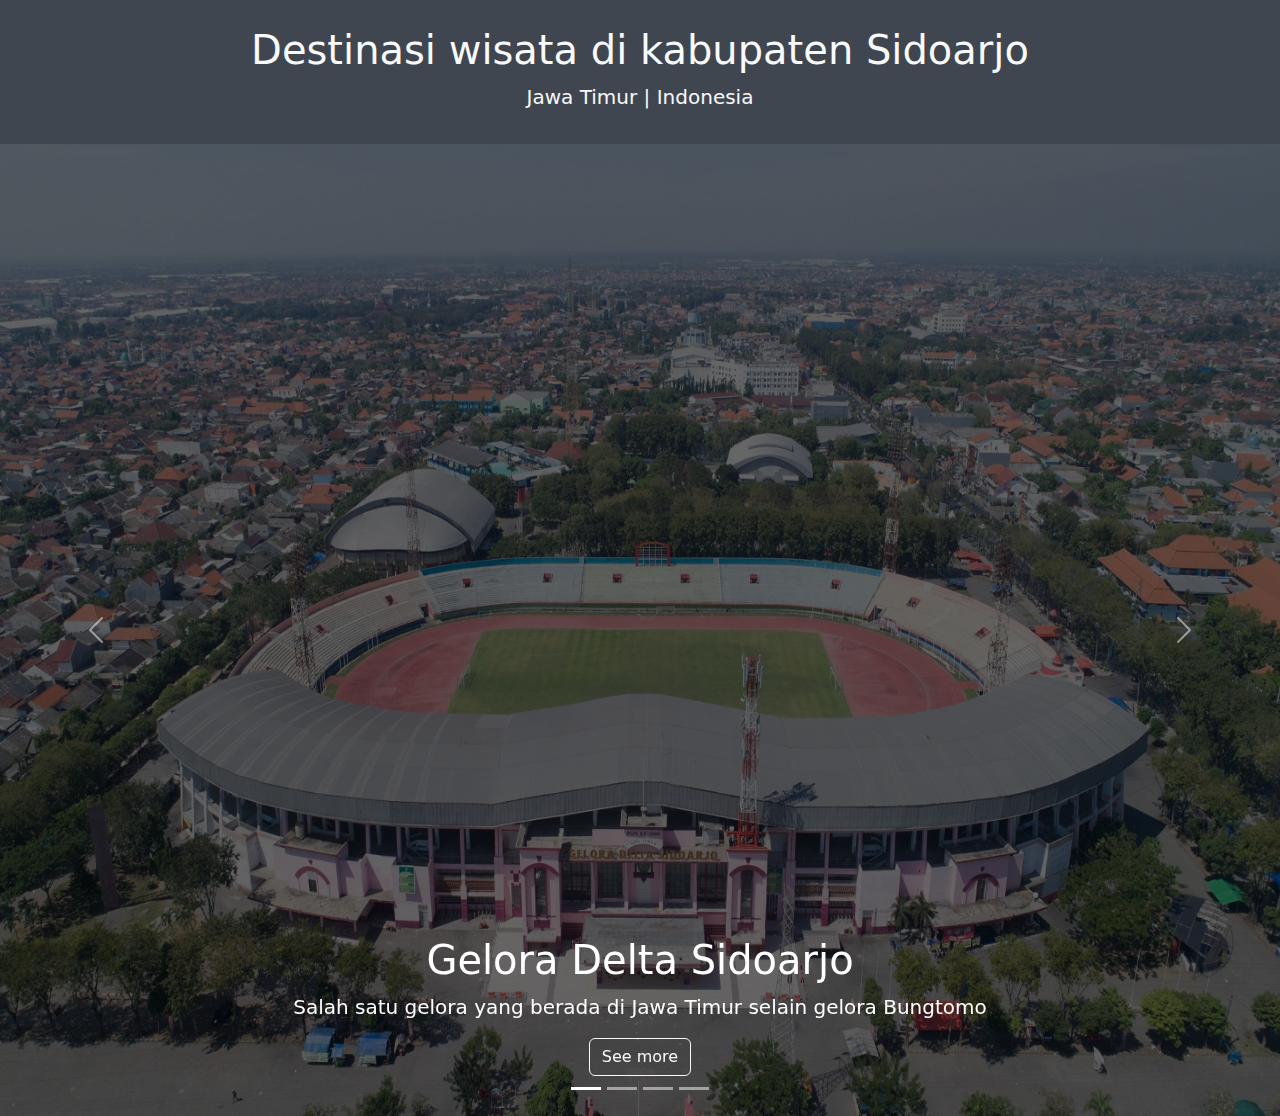
==== index.html @ cc4e672d "update wisata gelora" ====
<!DOCTYPE html>
<html lang="en">
<head>
    <meta charset="UTF-8">
    <meta http-equiv="X-UA-Compatible" content="IE=edge">
    <meta name="viewport" content="width=device-width, initial-scale=1.0">
    <link href="https://cdn.jsdelivr.net/npm/bootstrap@5.1.2/dist/css/bootstrap.min.css" rel="stylesheet">
    <link rel="stylesheet" href="style.css">
    <script src="https://cdn.jsdelivr.net/npm/bootstrap@5.1.3/dist/js/bootstrap.bundle.min.js" integrity="sha384-ka7Sk0Gln4gmtz2MlQnikT1wXgYsOg+OMhuP+IlRH9sENBO0LRn5q+8nbTov4+1p" crossorigin="anonymous"></script>
    <title>Destinasi Wisata Sidoarjo</title>
</head>
<body>
    <!--====================================== jumbotron judul ====================================-->
    <section class="jumbotron text-center text-light">
      <h1 class="display-8" style="padding-top: 10px;">Destinasi wisata di kabupaten Sidoarjo</h1>
      <p class="lead">Jawa Timur | Indonesia</p>
    </section>
    <!--====================================== home ====================================-->
    <div id="carouselExampleCaptions" class="carousel slide" data-bs-ride="carousel">
        <div class="carousel-indicators">
          <button type="button" data-bs-target="#carouselExampleCaptions" data-bs-slide-to="0" class="active" aria-current="true" aria-label="Slide 1"></button>
          <button type="button" data-bs-target="#carouselExampleCaptions" data-bs-slide-to="1" aria-label="Slide 2"></button>
          <button type="button" data-bs-target="#carouselExampleCaptions" data-bs-slide-to="2" aria-label="Slide 3"></button>
          <button type="button" data-bs-target="#carouselExampleCaptions" data-bs-slide-to="3" aria-label="Slide 4"></button>
        </div>
        <div class="carousel-inner">
          <div class="carousel-item active">
            <img src="assets/gelora-jumbotron.jpg" class="d-block w-100" style="filter: brightness(40%); height: 108vh; min-height: 300px;">
            <div class="carousel-caption d-none d-md-block">
              <h3>Gelora Delta Sidoarjo</h3>
              <p class="fs-5">Salah satu gelora yang berada di Jawa Timur selain gelora Bungtomo</p>
              <a class="btn btn-outline-light" href="assets/layer/gelora.html" role="button">See more</a>
            </div>
          </div>
          <div class="carousel-item">
            <img src="assets/alun.jpg" class="d-block w-100" style="filter: brightness(40%); height: 108vh; min-height: 300px;">
            <div class="carousel-caption d-none d-md-block">
                <h3>Monumen Jayandaru</h3>
                <p class="fs-5">Merupakan tempat populer di Sidoarjo atau bisa di sebut alun alun Sidoarjo</p>
                <a class="btn btn-outline-light" href="assets/layer/alun.html" role="button">See more</a>
            </div>
          </div>
          <div class="carousel-item">
            <img src="assets/lumpur-lapindo.jpg" class="d-block w-100" style="filter: brightness(40%); height: 108vh; min-height: 300px;">
            <div class="carousel-caption d-none d-md-block">
                <h3>Wisata Lumpur Lapindo</h3>
                <p class="fs-5">Salah satu wisata ikonik di kota Sidoarjo yang sangat terkenal pada masanya</p>
                <a class="btn btn-outline-light" href="assets/layer/lapindo.html" role="button">See more</a>
            </div>
          </div>
          <div class="carousel-item">
            <img src="assets/museum.jpg" class="d-block w-100" style="filter: brightness(40%); height: 108vh; min-height: 300px;">
            <div class="carousel-caption d-none d-md-block">
                <h3>Museum Mpu Tantular</h3>
                <p class="fs-5">Salah satu museum yang terkenal di kota Sidoarjo bahkan Jawa Timur</p>
                <a class="btn btn-outline-light" href="assets/layer/lapindo.html" role="button">See more</a>
            </div>
          </div>
        </div>
        <button class="carousel-control-prev" type="button" data-bs-target="#carouselExampleCaptions" data-bs-slide="prev">
          <span class="carousel-control-prev-icon" aria-hidden="true"></span>
          <span class="visually-hidden">Previous</span>
        </button>
        <button class="carousel-control-next" type="button" data-bs-target="#carouselExampleCaptions" data-bs-slide="next">
          <span class="carousel-control-next-icon" aria-hidden="true"></span>
          <span class="visually-hidden">Next</span>
        </button>
    </div>
</body>
</html>
---- style.css ----
.jumbotron {
    background-color: #404650;
    padding: 1rem 1rem;
}
.carousel-caption h3 {
    font-size: 40px;
}
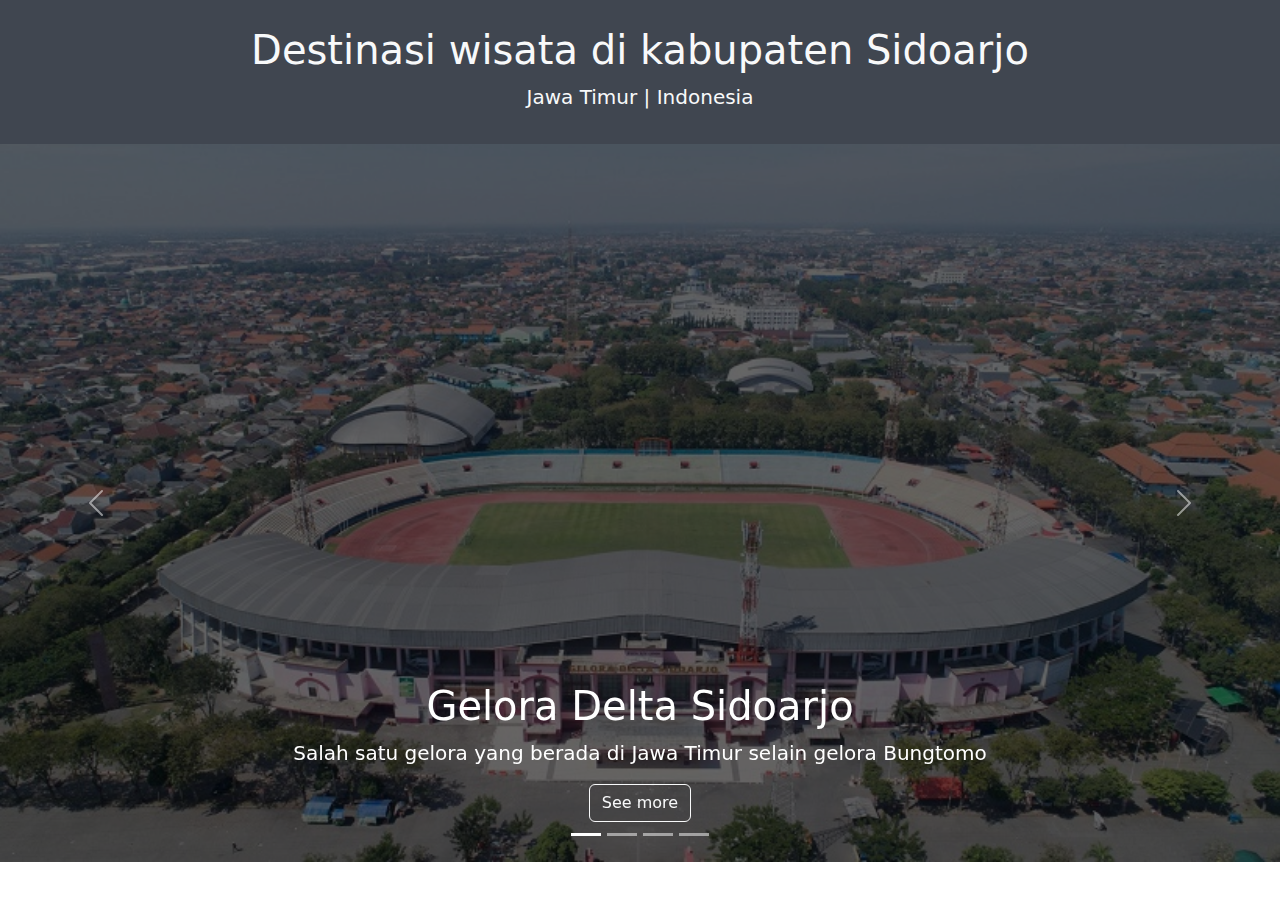
==== commit 1cf0261b: "update tampilan" ====
--- a/index.html
+++ b/index.html
@@ -25,32 +25,32 @@
         </div>
         <div class="carousel-inner">
           <div class="carousel-item active">
-            <img src="assets/gelora-jumbotron.jpg" class="d-block w-100" style="filter: brightness(40%); height: 108vh; min-height: 300px;">
-            <div class="carousel-caption d-none d-md-block">
+            <img src="assets/gelora-jumbotron.jpg" class="d-block w-100" style="filter: brightness(40%);">
+            <div class="carousel-caption">
               <h3>Gelora Delta Sidoarjo</h3>
               <p class="fs-5">Salah satu gelora yang berada di Jawa Timur selain gelora Bungtomo</p>
               <a class="btn btn-outline-light" href="assets/layer/gelora.html" role="button">See more</a>
             </div>
           </div>
           <div class="carousel-item">
-            <img src="assets/alun.jpg" class="d-block w-100" style="filter: brightness(40%); height: 108vh; min-height: 300px;">
-            <div class="carousel-caption d-none d-md-block">
+            <img src="assets/alun.jpg" class="d-block w-100" style="filter: brightness(40%);">
+            <div class="carousel-caption">
                 <h3>Monumen Jayandaru</h3>
                 <p class="fs-5">Merupakan tempat populer di Sidoarjo atau bisa di sebut alun alun Sidoarjo</p>
                 <a class="btn btn-outline-light" href="assets/layer/alun.html" role="button">See more</a>
             </div>
           </div>
           <div class="carousel-item">
-            <img src="assets/lumpur-lapindo.jpg" class="d-block w-100" style="filter: brightness(40%); height: 108vh; min-height: 300px;">
-            <div class="carousel-caption d-none d-md-block">
+            <img src="assets/lumpur-lapindo.jpg" class="d-block w-100" style="filter: brightness(40%);">
+            <div class="carousel-caption">
                 <h3>Wisata Lumpur Lapindo</h3>
                 <p class="fs-5">Salah satu wisata ikonik di kota Sidoarjo yang sangat terkenal pada masanya</p>
                 <a class="btn btn-outline-light" href="assets/layer/lapindo.html" role="button">See more</a>
             </div>
           </div>
           <div class="carousel-item">
-            <img src="assets/museum.jpg" class="d-block w-100" style="filter: brightness(40%); height: 108vh; min-height: 300px;">
-            <div class="carousel-caption d-none d-md-block">
+            <img src="assets/museum.jpg" class="d-block w-100" style="filter: brightness(40%);">
+            <div class="carousel-caption">
                 <h3>Museum Mpu Tantular</h3>
                 <p class="fs-5">Salah satu museum yang terkenal di kota Sidoarjo bahkan Jawa Timur</p>
                 <a class="btn btn-outline-light" href="assets/layer/lapindo.html" role="button">See more</a>
@@ -66,5 +66,6 @@
           <span class="visually-hidden">Next</span>
         </button>
     </div>
+  <!--====================================== isi ====================================-->
 </body>
 </html>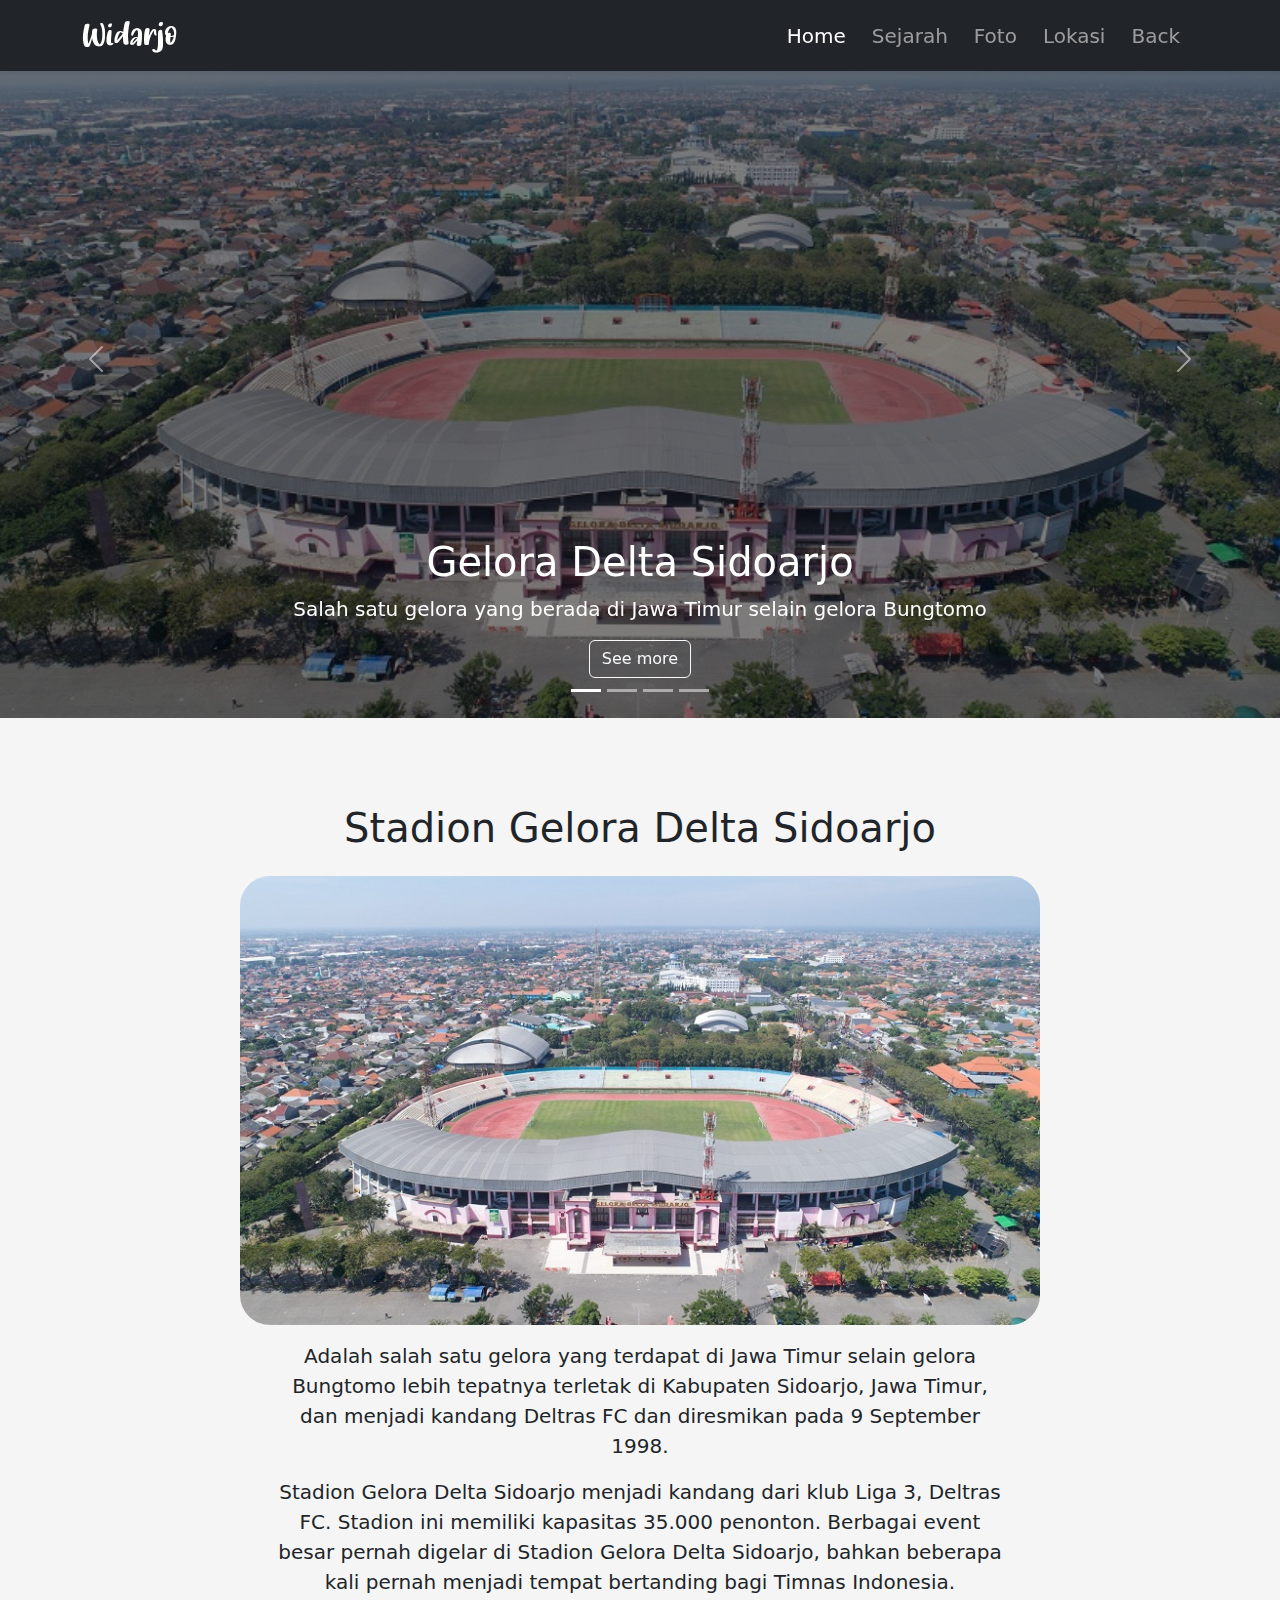
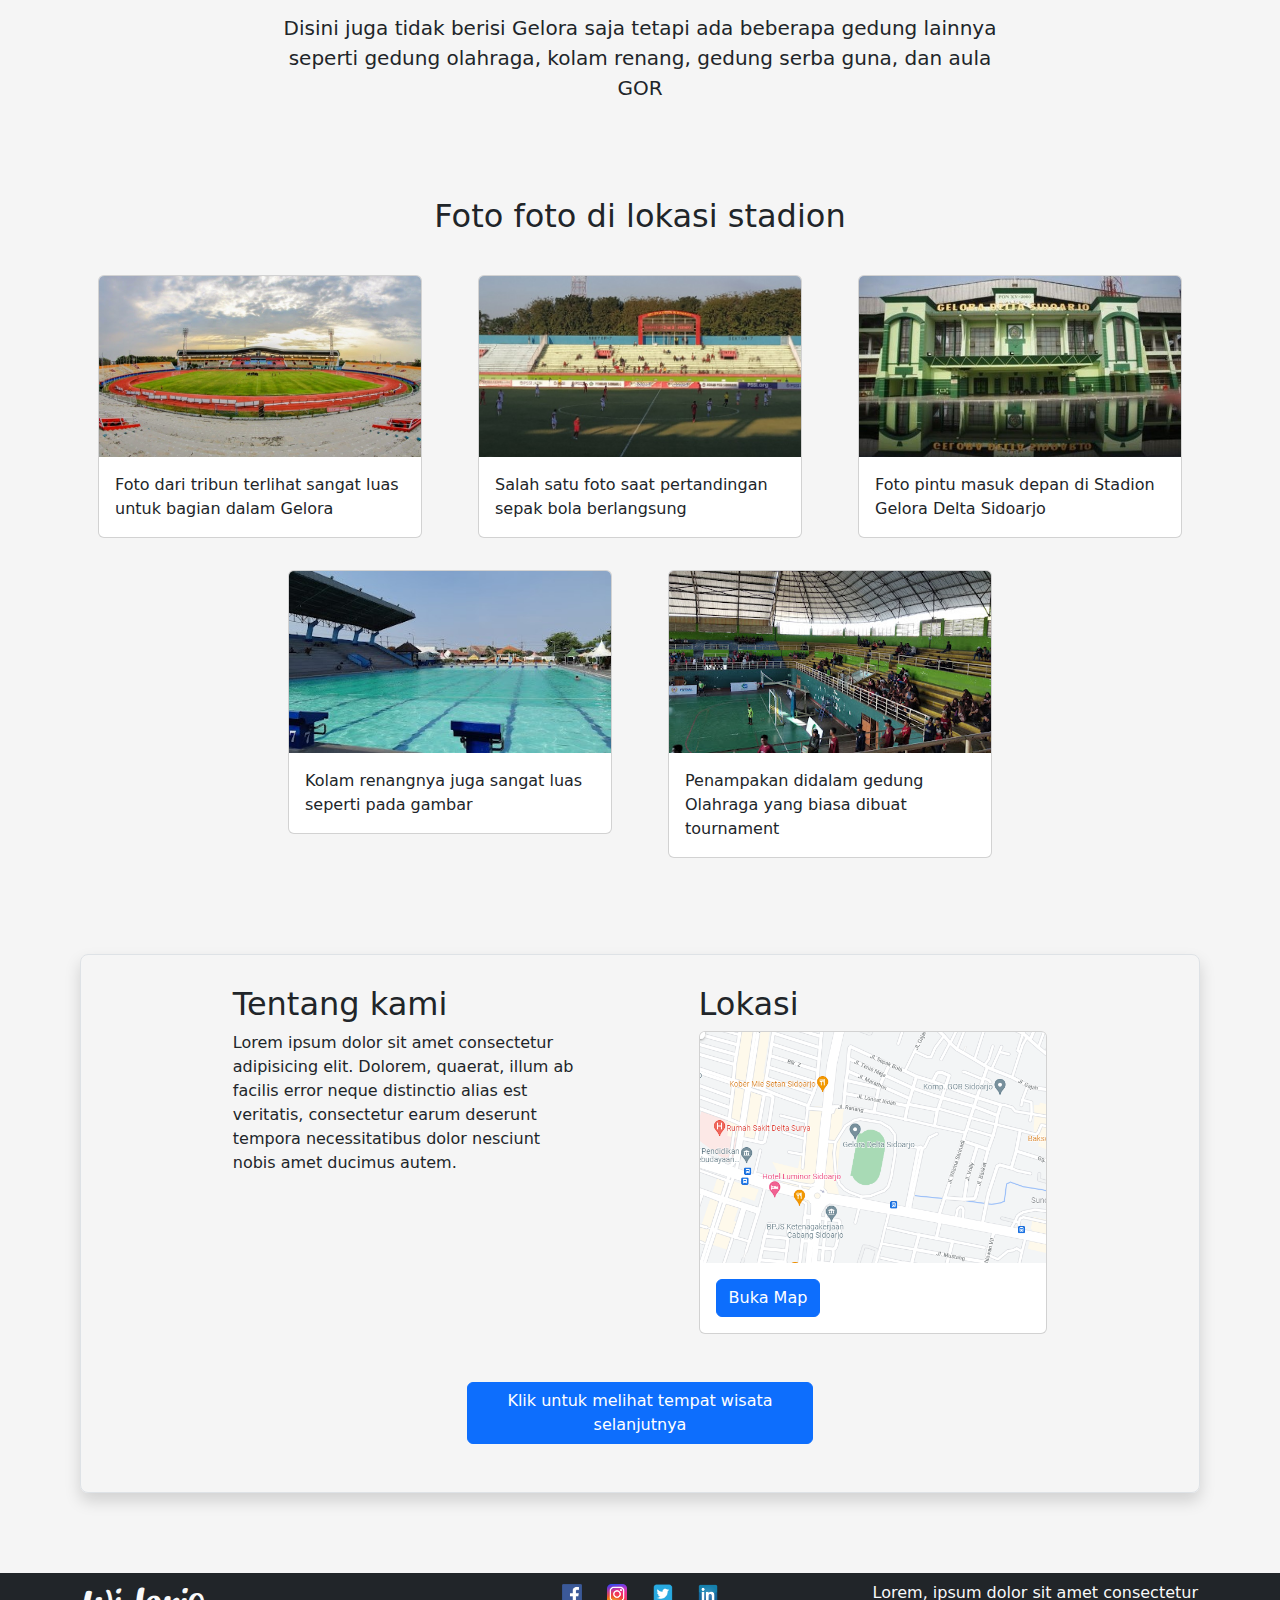
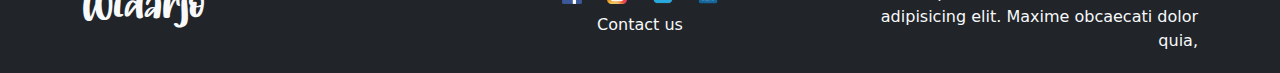
==== commit 87694de0: "membuat tampilan baru" ====
--- a/index.html
+++ b/index.html
@@ -8,14 +8,41 @@
     <link rel="stylesheet" href="style.css">
     <script src="https://cdn.jsdelivr.net/npm/bootstrap@5.1.3/dist/js/bootstrap.bundle.min.js" integrity="sha384-ka7Sk0Gln4gmtz2MlQnikT1wXgYsOg+OMhuP+IlRH9sENBO0LRn5q+8nbTov4+1p" crossorigin="anonymous"></script>
     <title>Destinasi Wisata Sidoarjo</title>
+
+    
 </head>
 <body>
-    <!--====================================== jumbotron judul ====================================-->
-    <section class="jumbotron text-center text-light">
-      <h1 class="display-8" style="padding-top: 10px;">Destinasi wisata di kabupaten Sidoarjo</h1>
-      <p class="lead">Jawa Timur | Indonesia</p>
+  <!--====================================== jumbotron judul ====================================-->
+    <section id="home">
+      <nav class="navbar navbar-expand-lg navbar-dark bg-dark shadow-sm fixed-top">
+        <div class="container">
+          <a class="navbar-brand" href="#" style="font-family: 'Kids'; font-size: 30px;">Widarjo</a>
+          <button class="navbar-toggler" type="button" data-bs-toggle="collapse" data-bs-target="#navbarNav" aria-controls="navbarNav" aria-expanded="false" aria-label="Toggle navigation">
+            <span class="navbar-toggler-icon"></span>
+          </button>
+          <div class="collapse navbar-collapse" id="navbarNav">
+            <ul class="navbar-nav ms-auto fs-5">
+              <li class="nav-item">
+                <a class="nav-link active" aria-current="page" href="#home">Home</a>
+              </li>
+              <li class="nav-item">
+                <a class="nav-link" aria-current="page" href="#sejarah">Sejarah</a>
+              </li>
+              <li class="nav-item">
+                <a class="nav-link" aria-current="page" href="#foto">Foto</a>
+              </li>
+              <li class="nav-item">
+                <a class="nav-link" aria-current="page" href="#lokasi">Lokasi</a>
+              </li>
+              <li class="nav-item">
+                <a class="nav-link" href="#">Back</a>
+              </li>
+            </ul>
+          </div>
+        </div>
+      </nav>
     </section>
-    <!--====================================== home ====================================-->
+  <!--====================================== home ====================================-->
     <div id="carouselExampleCaptions" class="carousel slide" data-bs-ride="carousel">
         <div class="carousel-indicators">
           <button type="button" data-bs-target="#carouselExampleCaptions" data-bs-slide-to="0" class="active" aria-current="true" aria-label="Slide 1"></button>
@@ -25,32 +52,32 @@
         </div>
         <div class="carousel-inner">
           <div class="carousel-item active">
-            <img src="assets/gelora-jumbotron.jpg" class="d-block w-100" style="filter: brightness(40%);">
-            <div class="carousel-caption">
+            <img src="assets/gelora-jumbotron.jpg" class="d-block w-100" style="filter: brightness(50%);">
+            <div class="carousel-caption d-none d-md-block">
               <h3>Gelora Delta Sidoarjo</h3>
               <p class="fs-5">Salah satu gelora yang berada di Jawa Timur selain gelora Bungtomo</p>
-              <a class="btn btn-outline-light" href="assets/layer/gelora.html" role="button">See more</a>
+              <a class="btn btn-outline-light" href="index.html#sejarah" role="button">See more</a>
             </div>
           </div>
           <div class="carousel-item">
-            <img src="assets/alun.jpg" class="d-block w-100" style="filter: brightness(40%);">
-            <div class="carousel-caption">
+            <img src="assets/alun.jpg" class="d-block w-100" style="filter: brightness(50%);">
+            <div class="carousel-caption d-none d-md-block">
                 <h3>Monumen Jayandaru</h3>
                 <p class="fs-5">Merupakan tempat populer di Sidoarjo atau bisa di sebut alun alun Sidoarjo</p>
                 <a class="btn btn-outline-light" href="assets/layer/alun.html" role="button">See more</a>
             </div>
           </div>
           <div class="carousel-item">
-            <img src="assets/lumpur-lapindo.jpg" class="d-block w-100" style="filter: brightness(40%);">
-            <div class="carousel-caption">
+            <img src="assets/lumpur-lapindo.jpg" class="d-block w-100" style="filter: brightness(50%);">
+            <div class="carousel-caption d-none d-md-block">
                 <h3>Wisata Lumpur Lapindo</h3>
                 <p class="fs-5">Salah satu wisata ikonik di kota Sidoarjo yang sangat terkenal pada masanya</p>
                 <a class="btn btn-outline-light" href="assets/layer/lapindo.html" role="button">See more</a>
             </div>
           </div>
           <div class="carousel-item">
-            <img src="assets/museum.jpg" class="d-block w-100" style="filter: brightness(40%);">
-            <div class="carousel-caption">
+            <img src="assets/museum.jpg" class="d-block w-100" style="filter: brightness(50%);">
+            <div class="carousel-caption d-none d-md-block">
                 <h3>Museum Mpu Tantular</h3>
                 <p class="fs-5">Salah satu museum yang terkenal di kota Sidoarjo bahkan Jawa Timur</p>
                 <a class="btn btn-outline-light" href="assets/layer/lapindo.html" role="button">See more</a>
@@ -67,5 +94,152 @@
         </button>
     </div>
   <!--====================================== isi ====================================-->
+  <div id="sejarah" style="margin-bottom: 70px;"></div>
+  <section class="text-center">
+    <div class="p-3 mt-5 text-dark">
+        <h1 class="text-center">Stadion Gelora Delta Sidoarjo</h1>
+    </div>
+    <img src="assets/gelora-jumbotron.jpg" class="img-fluid" width="800px" style="border-radius: 30px;">
+  </section>
+  <section class="text-center mt-3">
+    <div class="container">
+      <div class="row justify-content-center">
+        <div class="col-md-8 fs-5">
+          <!--<h2>Gelora Delta Sidoarjo</h2>-->
+          <p>Adalah salah satu gelora yang terdapat di Jawa Timur selain gelora Bungtomo  
+                    lebih tepatnya terletak di Kabupaten Sidoarjo, Jawa Timur, dan menjadi kandang 
+                    Deltras FC dan diresmikan pada 9 September 1998.</p>
+
+          <p>Stadion Gelora Delta Sidoarjo menjadi kandang dari klub Liga 3, Deltras FC.
+                    Stadion ini memiliki kapasitas 35.000 penonton.
+                    Berbagai event besar pernah digelar di Stadion Gelora Delta Sidoarjo,
+                    bahkan beberapa kali pernah menjadi tempat bertanding bagi Timnas Indonesia.</p>
+                    
+          <p>Disini juga tidak berisi Gelora saja tetapi ada beberapa gedung lainnya
+                    seperti gedung olahraga, kolam renang, gedung serba guna, dan aula GOR</p>
+        </div>
+      </div>
+    </div>
+  </section>
+  <!--====================================== gallery ====================================-->
+  <div id="foto" style="margin-bottom: 30px;"></div>
+  <section>
+    <div class="container">
+      <div class="row mb-3 text-center">
+          <div class="col-md-12 mt-5">
+              <h2>Foto foto di lokasi stadion</h2>
+          </div>
+      </div>
+      <div class="row justify-content-center text-dark">
+          <div class="col-md-4">
+              <div class="card" style="margin: 1rem;">
+                  <div class="inner">
+                      <img src="assets/foto gelora/gelora 1.2.jpg" class="card-img-top" alt="...">
+                  </div>
+                  <div class="card-body">
+                    <p class="card-text">Foto dari tribun terlihat sangat luas untuk bagian dalam Gelora</p>
+                  </div>
+              </div>
+          </div>
+          <div class="col-md-4">
+              <div class="card" style="margin: 1rem;">
+                  <div class="inner">
+                      <img src="assets/foto gelora/gelora 2.2.jpg" class="card-img-top" alt="...">
+                  </div>
+                  <div class="card-body">
+                    <p class="card-text">Salah satu foto saat pertandingan sepak bola berlangsung</p>
+                  </div>
+              </div>
+          </div>
+          <div class="col-md-4">
+              <div class="card" style="margin: 1rem;">
+                  <div class="inner">
+                      <img src="assets/foto gelora/gelora 3.2.jpg" class="card-img-top" alt="...">
+                  </div>
+                  <div class="card-body">
+                    <p class="card-text">Foto pintu masuk depan di Stadion Gelora Delta Sidoarjo</p>
+                  </div>
+              </div>
+          </div>
+          <div class="col-md-4">
+              <div class="card" style="margin: 1rem;">
+                  <div class="inner">
+                      <img src="assets/foto gelora/kolam.jpg" class="card-img-top" alt="...">
+                  </div>
+                  <div class="card-body">
+                    <p class="card-text">Kolam renangnya juga sangat luas seperti pada gambar</p>
+                  </div>
+              </div>
+          </div>
+          <div class="col-md-4">
+              <div class="card" style="margin: 1rem;">
+                  <div class="inner">
+                      <img src="assets/foto gelora/gedung-olahraga.jpg" class="card-img-top" alt="...">
+                  </div>
+                  <div class="card-body">
+                    <p class="card-text">Penampakan didalam gedung Olahraga yang biasa dibuat tournament</p>
+                  </div>
+              </div>
+          </div>
+      </div>
+    </div>
+  </section>
+  <!--====================================== lokasi ====================================-->
+  <div id="lokasi"></div>
+  <section style="margin: 80px;">
+    <div class="container border rounded-3 shadow">
+      <div class="row justify-content-center" style="margin-top: 30px;">  
+        <div class="col-md-4 text-start">
+            <h2>Tentang kami</h2>
+            <p>Lorem ipsum dolor sit amet consectetur adipisicing elit. Dolorem, quaerat, illum ab facilis error neque distinctio alias est veritatis, consectetur earum deserunt tempora necessitatibus dolor nesciunt nobis amet ducimus autem.</p>
+        </div>
+        <div class="col-md-1"></div>
+        <div class="col-md-4 text-start">
+            <h2>Lokasi</h2>
+            <div class="card">
+                <div class="inner">
+                    <img class="card-img-top" src="assets/foto gelora/map-gelora.png" alt="">
+                </div>
+                <div class="card-body">
+                    <a target="_blank" href="https://www.google.co.id/maps/place/Gelora+Delta+Sidoarjo,+Jl.+Raya+Ponti,+Wismasarinadi,+Magersari,+Kec.+Sidoarjo,+Kabupaten+Sidoarjo,+Jawa+Timur+61212/@-7.4477191,112.705698,16.42z/data=!4m5!3m4!1s0x2dd7e148ff9f4585:0x4614363bcf3718d3!8m2!3d-7.447212!4d112.7055296" class="btn btn-primary">
+                        Buka Map</a>
+                </div>
+            </div>
+        </div>
+      </div>
+      <div class="row justify-content-center">
+        <div class="col-md-5">
+            <a href="assets/layer/alun.html" class="btn btn-primary m-5">Klik untuk melihat tempat wisata selanjutnya</a>
+        </div>
+      </div>
+    </div>
+  </section>
 </body>
+<footer class="bg-dark text-light p-2 pb-1">
+  <div class="container">
+      <div class="row">
+          <div class="col-md-4">
+              <h1 style="font-family: 'Kids';">Widarjo</h1>
+          </div>
+          <div class="col-md-4 text-center">
+              <a target="_blank" href="https://www.facebook.com/arga.rafi.58" style="margin: 10px; text-decoration: none;">
+                  <img src="assets/facebook.png" alt="" width="20px">
+              </a>
+              <a target="_blank" href="https://www.instagram.com/argarafi_ar/" style="margin: 10px; text-decoration: none;">
+                  <img src="assets/instagram.png" alt="" width="20px">
+              </a>
+              <a target="_blank" href="https://twitter.com/ArgaRafiAR1" style="margin: 10px; text-decoration: none;">
+                  <img src="assets/twitter.png" alt="" width="20px">
+              </a>
+              <a target="_blank" href="https://www.linkedin.com/in/arga-rafi-0376bb21a/" style="margin: 10px; text-decoration: none;">
+                  <img src="assets/linkedin.png" alt="" width="20px">
+              </a>
+              <p class="mt-2">Contact us</p>
+          </div>
+          <div class="col-md-4 text-end">
+              <p>Lorem, ipsum dolor sit amet consectetur adipisicing elit. Maxime obcaecati dolor quia,</p>
+          </div>
+      </div>
+  </div>
+</footer>
 </html>--- a/style.css
+++ b/style.css
@@ -1,3 +1,13 @@
+body {
+    background-color: whitesmoke;
+}
+@font-face {
+    font-family: 'Kids';
+    src: url(Font/kids_on_the_moon/KidsOnTheMoon.ttf);
+}
+.nav-item {
+    margin-right: 10px;
+}
 .jumbotron {
     background-color: #404650;
     padding: 1rem 1rem;
@@ -5,3 +15,19 @@
 .carousel-caption h3 {
     font-size: 40px;
 }
+.inner {
+    overflow: hidden;
+}
+.inner img {
+    transition: all 1.5s ease;
+}
+.inner:hover img {
+    transform: scale(1.5);
+}
+.maps {
+    transition: all 1.5s ease;
+}
+.maps:hover {
+    transform: scale(1.5);
+}
+
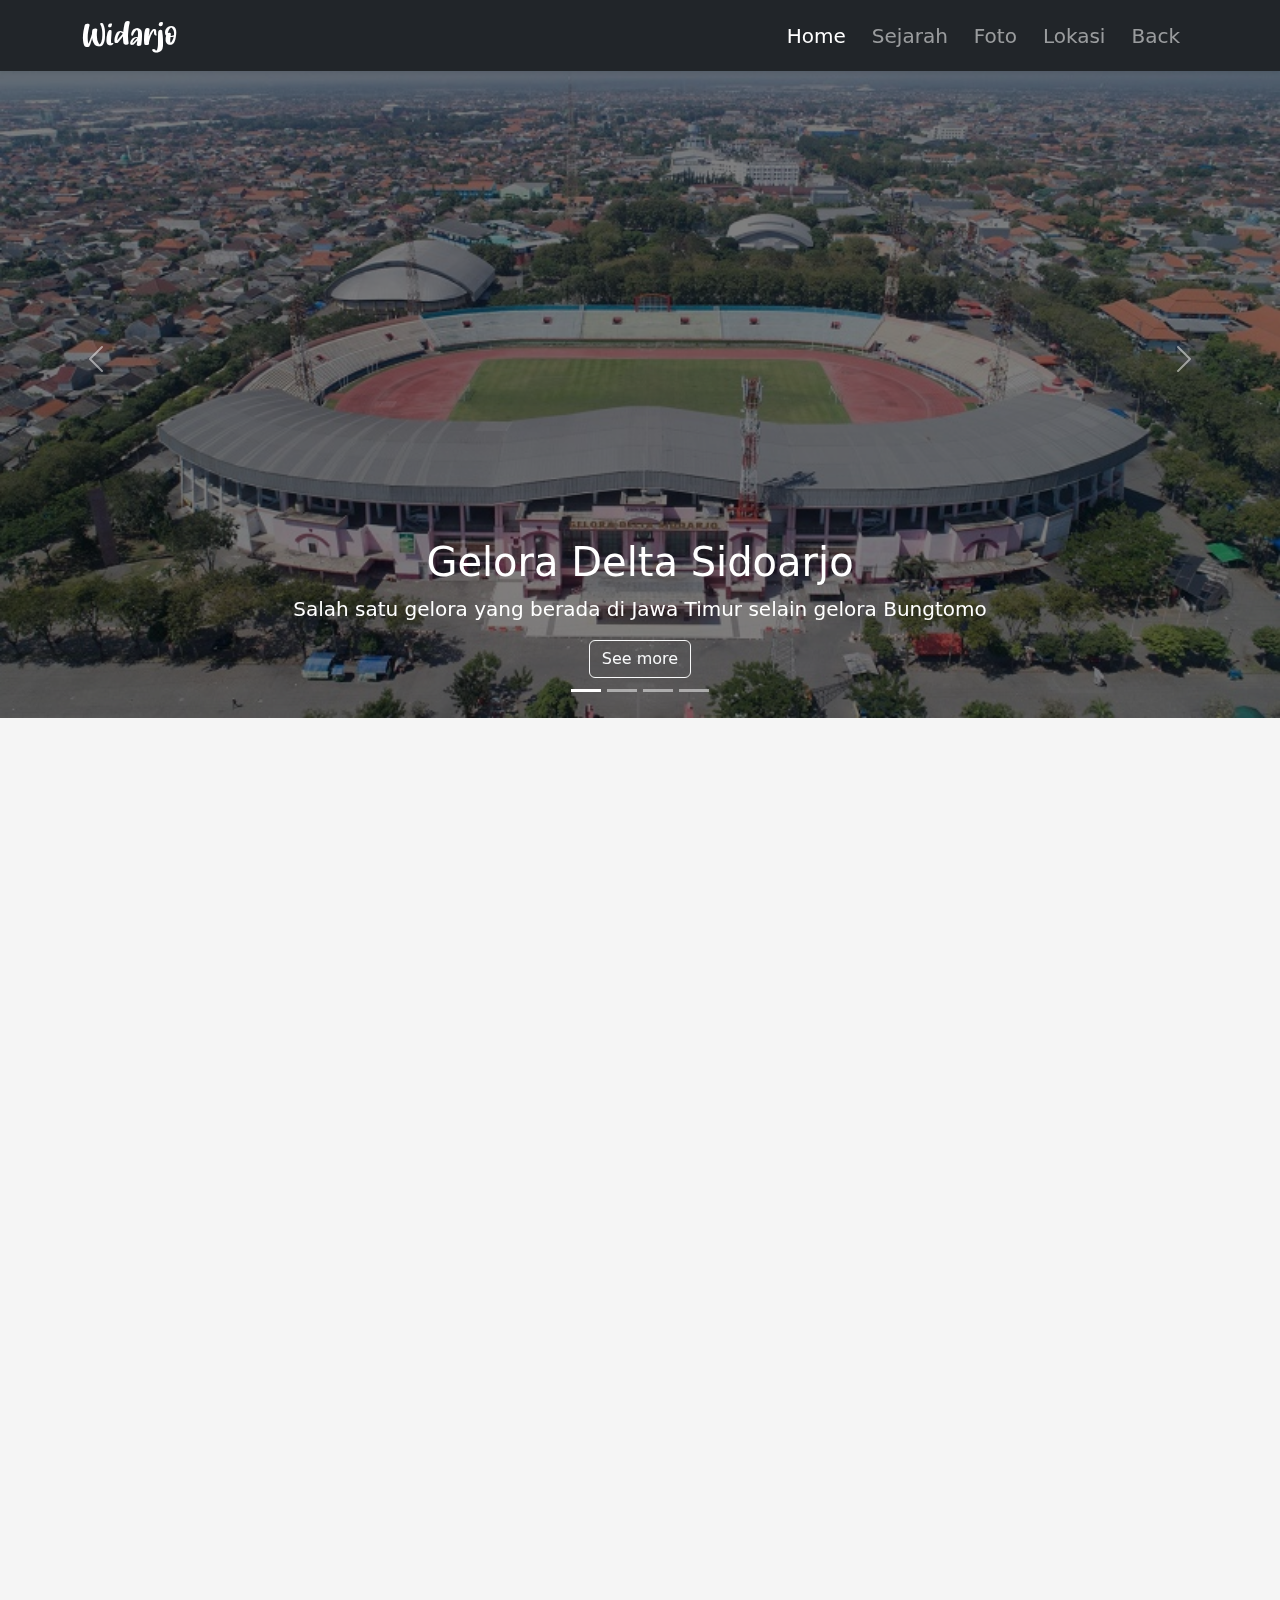
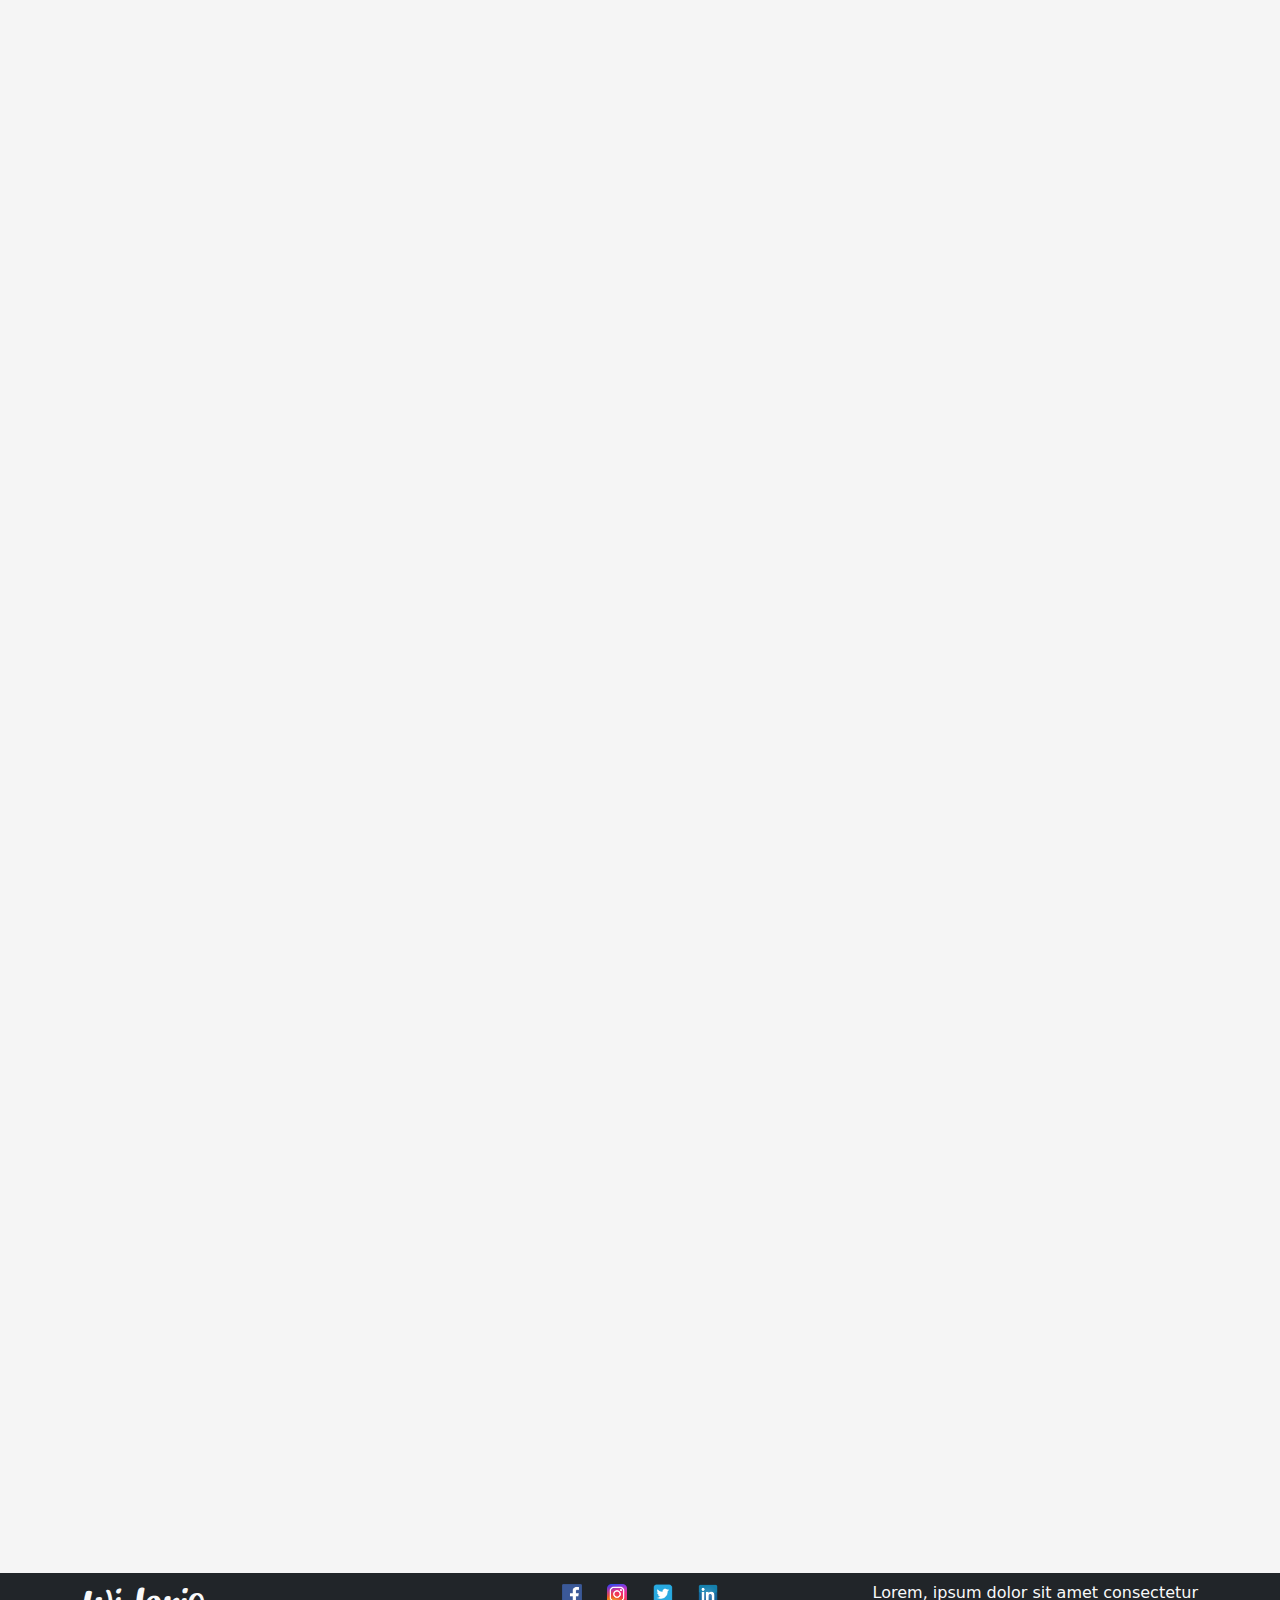
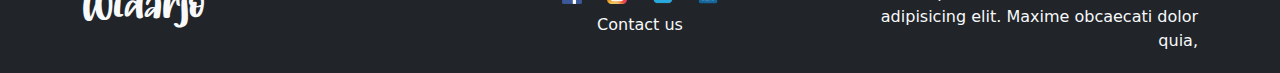
==== commit c78f1f52: "menambahkan animasi" ====
--- a/index.html
+++ b/index.html
@@ -7,6 +7,9 @@
     <link href="https://cdn.jsdelivr.net/npm/bootstrap@5.1.2/dist/css/bootstrap.min.css" rel="stylesheet">
     <link rel="stylesheet" href="style.css">
     <script src="https://cdn.jsdelivr.net/npm/bootstrap@5.1.3/dist/js/bootstrap.bundle.min.js" integrity="sha384-ka7Sk0Gln4gmtz2MlQnikT1wXgYsOg+OMhuP+IlRH9sENBO0LRn5q+8nbTov4+1p" crossorigin="anonymous"></script>
+    <!--animasi-->
+    <link href="https://unpkg.com/aos@2.3.1/dist/aos.css" rel="stylesheet">
+    
     <title>Destinasi Wisata Sidoarjo</title>
 
     
@@ -96,15 +99,17 @@
   <!--====================================== isi ====================================-->
   <div id="sejarah" style="margin-bottom: 70px;"></div>
   <section class="text-center">
-    <div class="p-3 mt-5 text-dark">
+    <div class="p-3 mt-5 text-dark" data-aos="fade-down">
         <h1 class="text-center">Stadion Gelora Delta Sidoarjo</h1>
     </div>
-    <img src="assets/gelora-jumbotron.jpg" class="img-fluid" width="800px" style="border-radius: 30px;">
+    <div data-aos="fade-left">
+      <img src="assets/gelora-jumbotron.jpg" class="img-fluid" width="800px" style="border-radius: 30px;">
+    </div>
   </section>
   <section class="text-center mt-3">
     <div class="container">
       <div class="row justify-content-center">
-        <div class="col-md-8 fs-5">
+        <div class="col-md-8 fs-5" data-aos="fade-up">
           <!--<h2>Gelora Delta Sidoarjo</h2>-->
           <p>Adalah salah satu gelora yang terdapat di Jawa Timur selain gelora Bungtomo  
                     lebih tepatnya terletak di Kabupaten Sidoarjo, Jawa Timur, dan menjadi kandang 
@@ -126,11 +131,11 @@
   <section>
     <div class="container">
       <div class="row mb-3 text-center">
-          <div class="col-md-12 mt-5">
+          <div class="col-md-12 mt-5" data-aos="fade-left" data-aos-duration="500">
               <h2>Foto foto di lokasi stadion</h2>
           </div>
       </div>
-      <div class="row justify-content-center text-dark">
+      <div class="row justify-content-center text-dark" data-aos="fade-right">
           <div class="col-md-4">
               <div class="card" style="margin: 1rem;">
                   <div class="inner">
@@ -186,7 +191,7 @@
   </section>
   <!--====================================== lokasi ====================================-->
   <div id="lokasi"></div>
-  <section style="margin: 80px;">
+  <section style="margin: 80px;" data-aos="fade-up" data-aos-duration="500">
     <div class="container border rounded-3 shadow">
       <div class="row justify-content-center" style="margin-top: 30px;">  
         <div class="col-md-4 text-start">
@@ -214,6 +219,11 @@
       </div>
     </div>
   </section>
+
+  <script src="https://unpkg.com/aos@2.3.1/dist/aos.js"></script>
+    <script>   
+      AOS.init(); 
+    </script>
 </body>
 <footer class="bg-dark text-light p-2 pb-1">
   <div class="container">
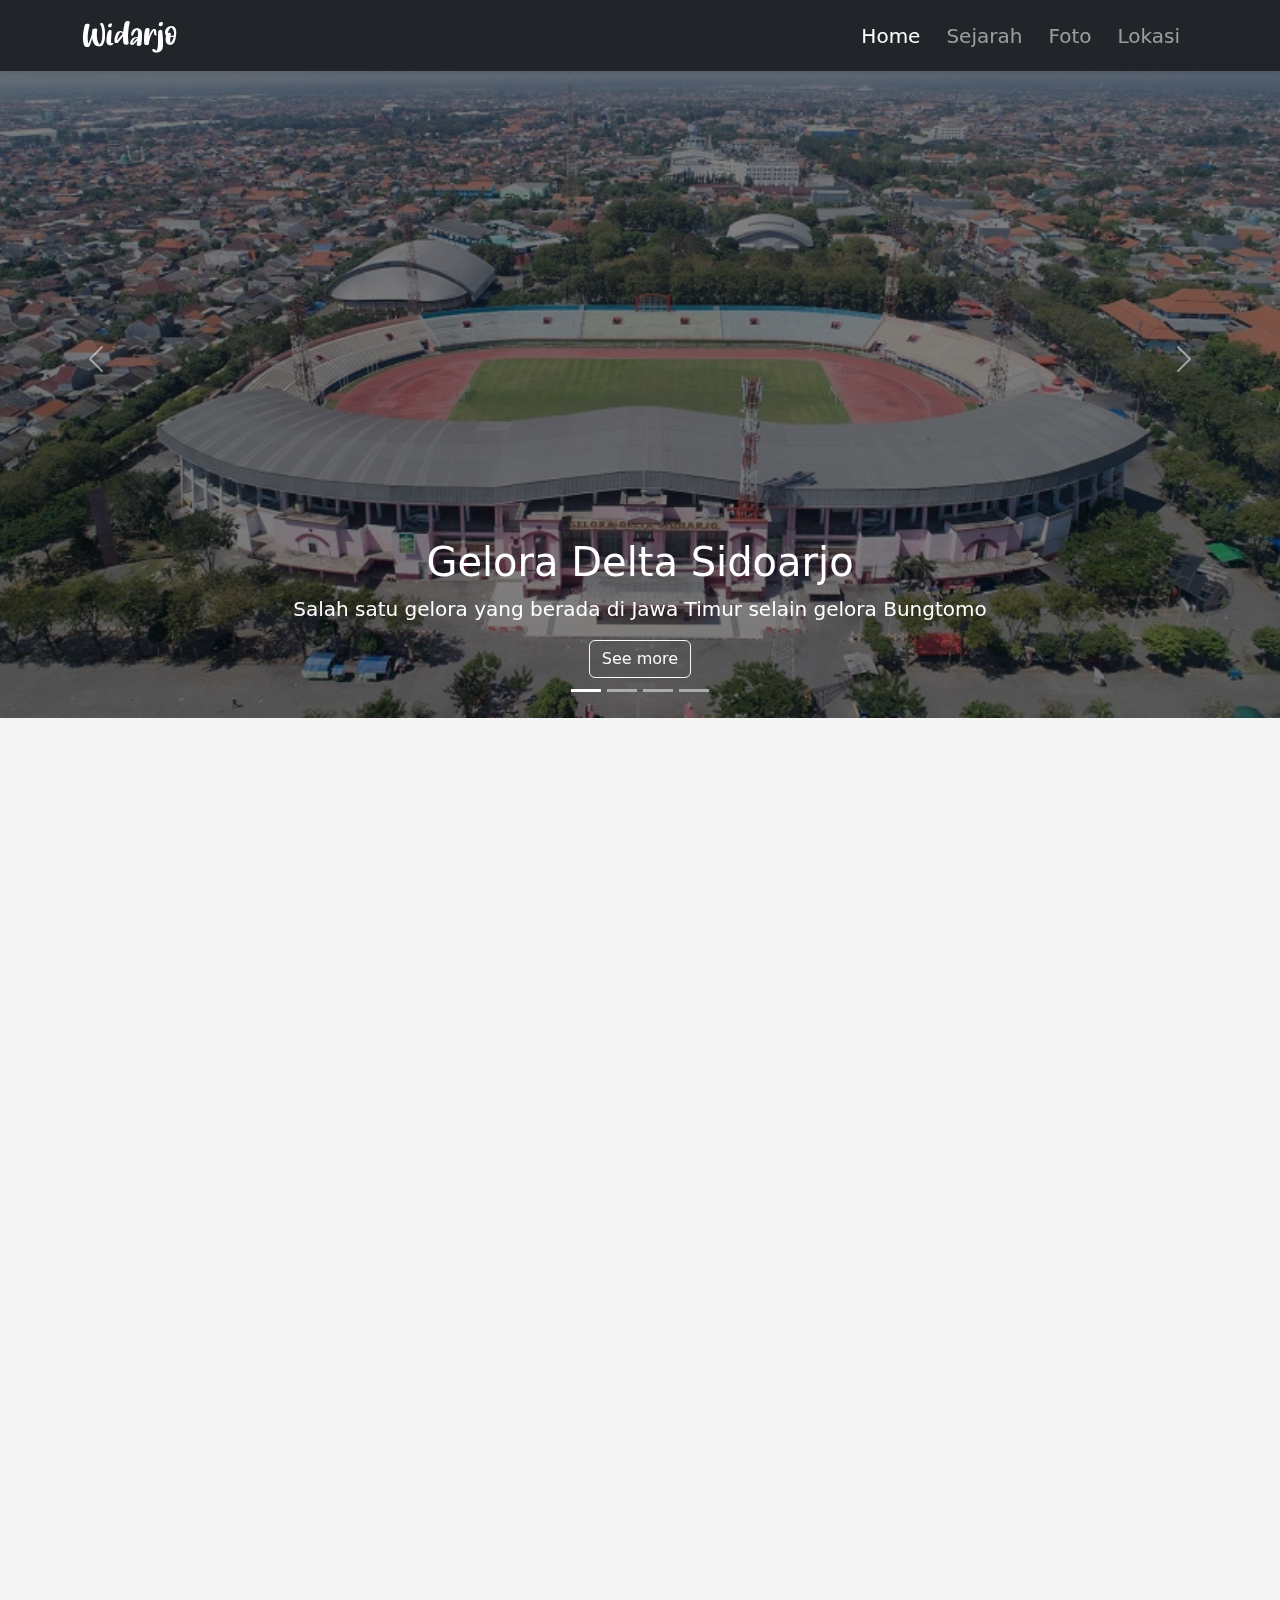
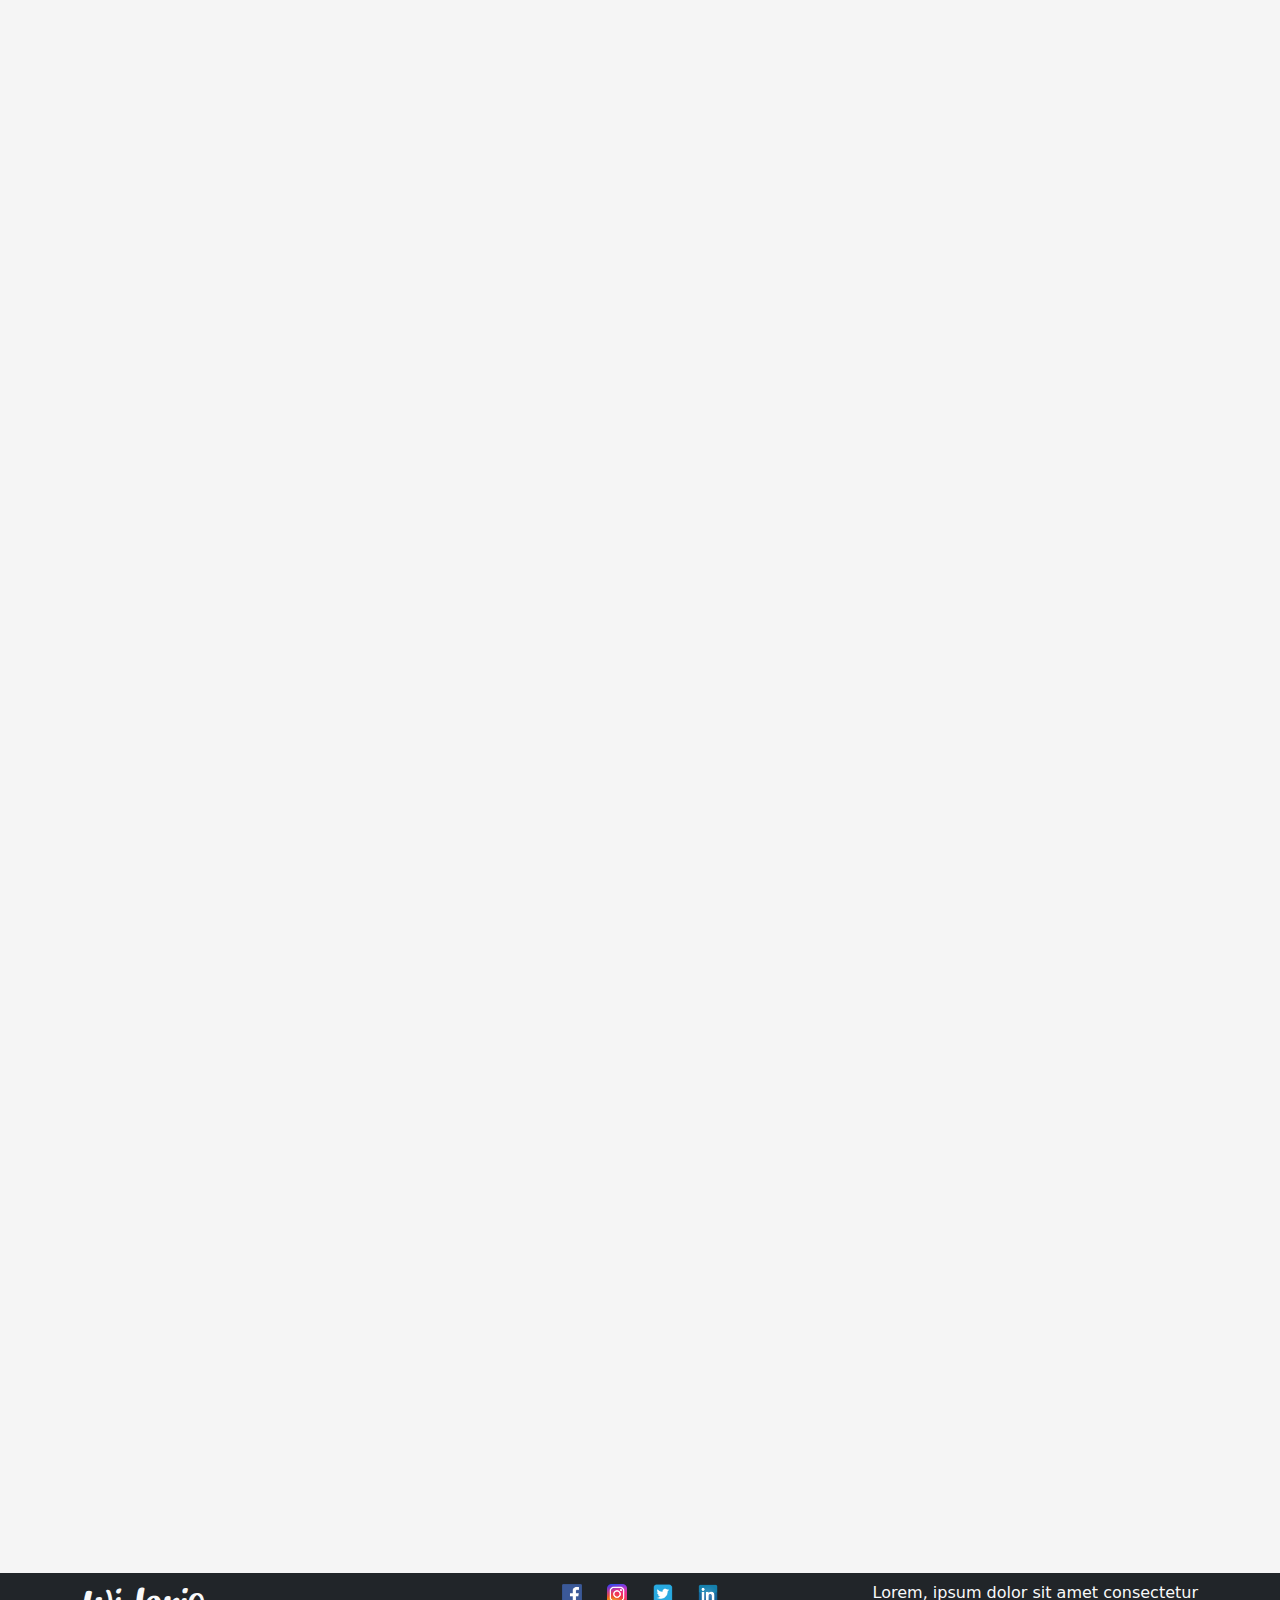
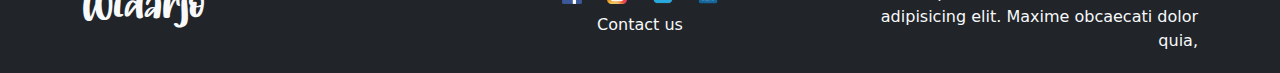
==== commit c8e71c15: "menhapus navbar back" ====
--- a/index.html
+++ b/index.html
@@ -37,9 +37,6 @@
               <li class="nav-item">
                 <a class="nav-link" aria-current="page" href="#lokasi">Lokasi</a>
               </li>
-              <li class="nav-item">
-                <a class="nav-link" href="#">Back</a>
-              </li>
             </ul>
           </div>
         </div>
@@ -63,7 +60,7 @@
             </div>
           </div>
           <div class="carousel-item">
-            <img src="assets/alun.jpg" class="d-block w-100" style="filter: brightness(50%);">
+            <img src="assets/monumen.jpg" class="d-block w-100" style="filter: brightness(50%);">
             <div class="carousel-caption d-none d-md-block">
                 <h3>Monumen Jayandaru</h3>
                 <p class="fs-5">Merupakan tempat populer di Sidoarjo atau bisa di sebut alun alun Sidoarjo</p>
@@ -83,7 +80,7 @@
             <div class="carousel-caption d-none d-md-block">
                 <h3>Museum Mpu Tantular</h3>
                 <p class="fs-5">Salah satu museum yang terkenal di kota Sidoarjo bahkan Jawa Timur</p>
-                <a class="btn btn-outline-light" href="assets/layer/lapindo.html" role="button">See more</a>
+                <a class="btn btn-outline-light" href="assets/layer/museum.html" role="button">See more</a>
             </div>
           </div>
         </div>
@@ -131,7 +128,7 @@
   <section>
     <div class="container">
       <div class="row mb-3 text-center">
-          <div class="col-md-12 mt-5" data-aos="fade-left" data-aos-duration="500">
+          <div class="col-md-12 mt-5" data-aos="fade-left" data-aos-duration="700">
               <h2>Foto foto di lokasi stadion</h2>
           </div>
       </div>
@@ -191,7 +188,7 @@
   </section>
   <!--====================================== lokasi ====================================-->
   <div id="lokasi"></div>
-  <section style="margin: 80px;" data-aos="fade-up" data-aos-duration="500">
+  <section style="margin: 80px;" data-aos="zoom-in-up" data-aos-duration="700">
     <div class="container border rounded-3 shadow">
       <div class="row justify-content-center" style="margin-top: 30px;">  
         <div class="col-md-4 text-start">
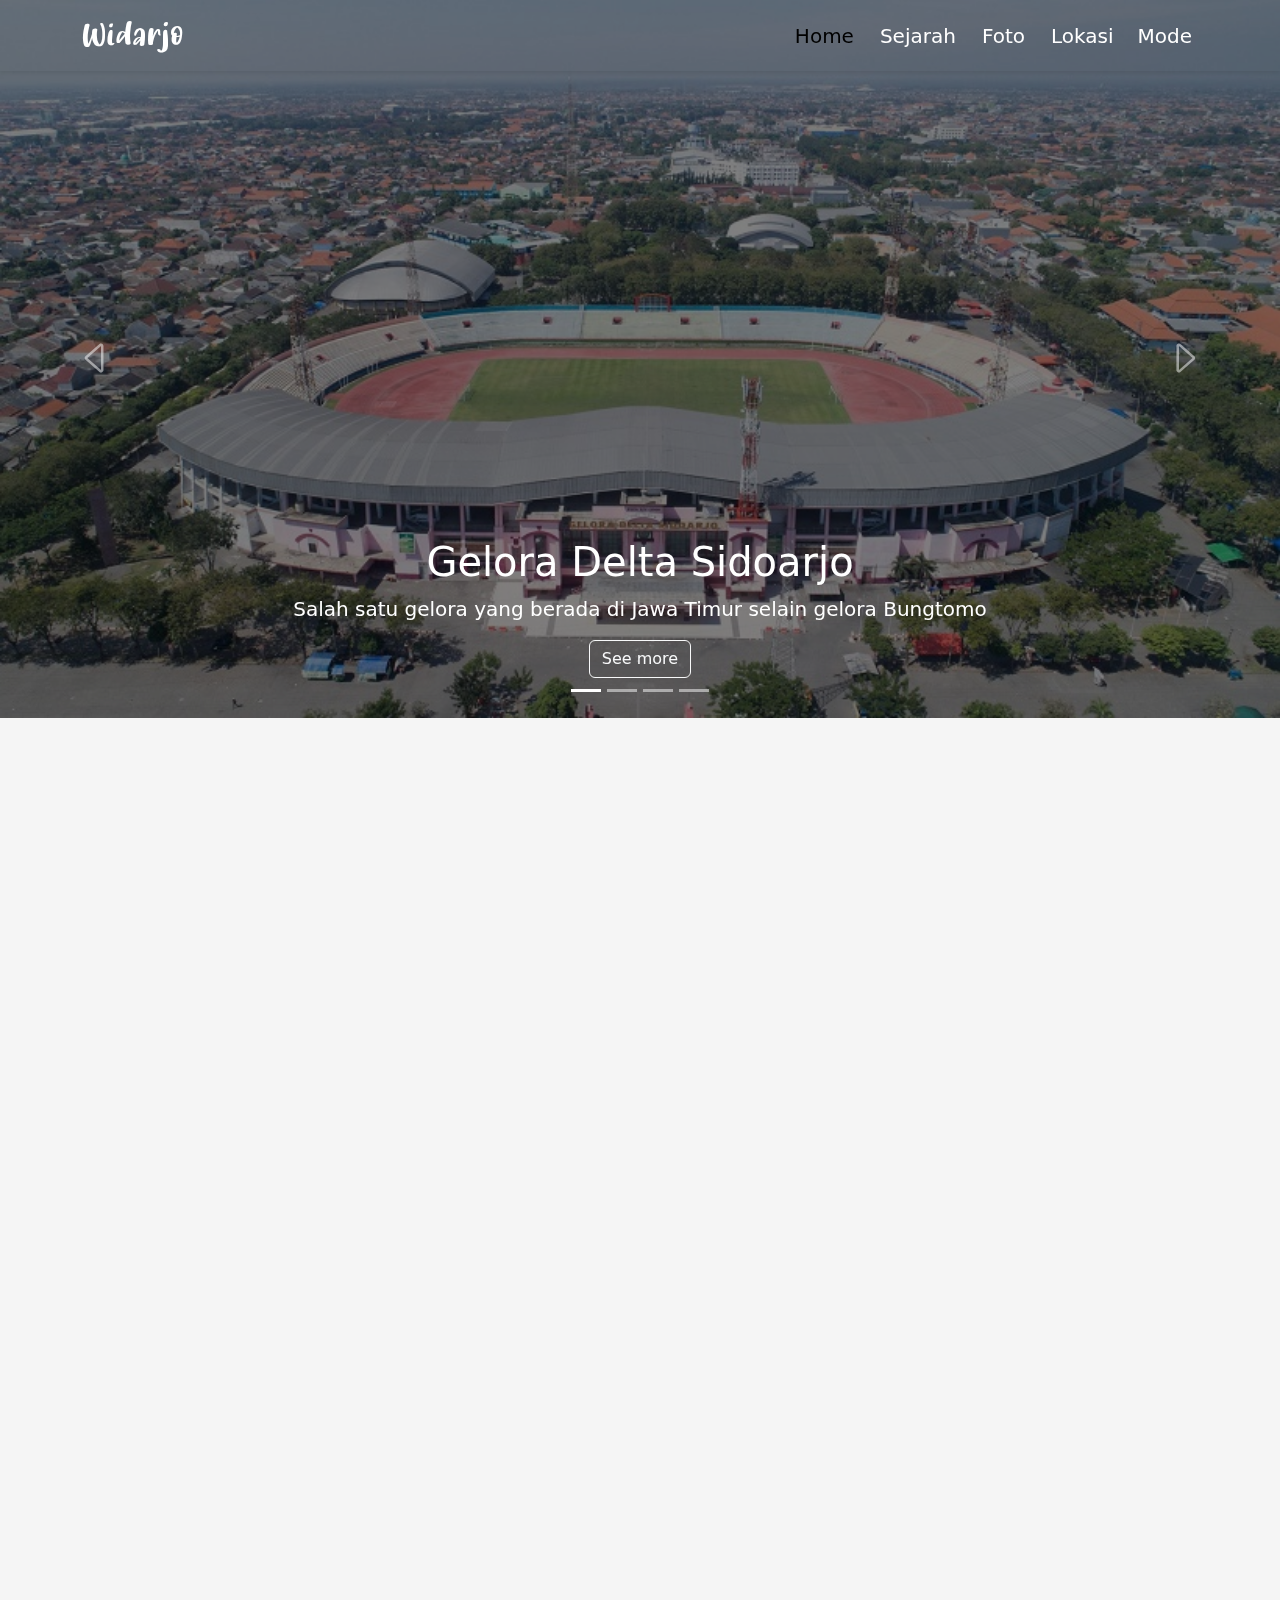
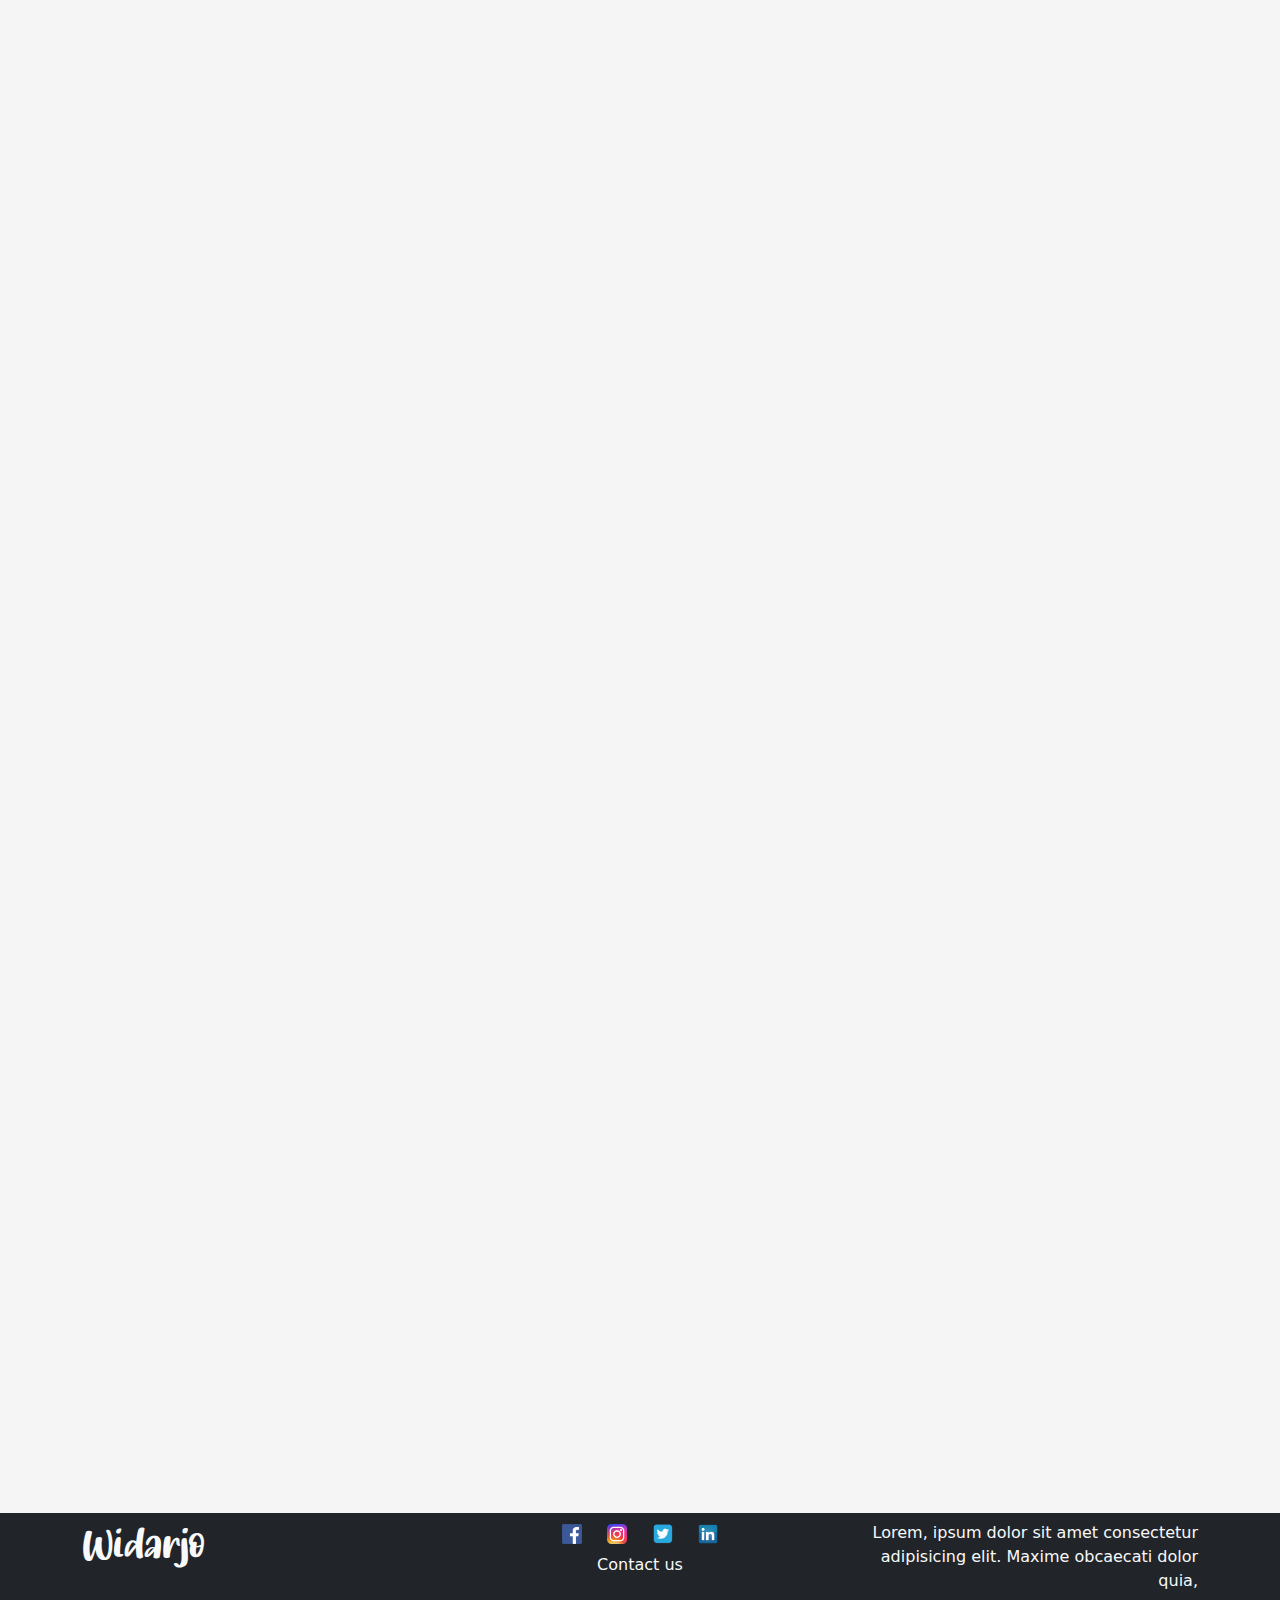
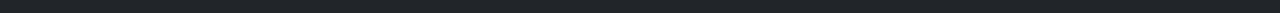
==== commit 8885617a: "menambahkan fitur" ====
--- a/index.html
+++ b/index.html
@@ -9,6 +9,7 @@
     <script src="https://cdn.jsdelivr.net/npm/bootstrap@5.1.3/dist/js/bootstrap.bundle.min.js" integrity="sha384-ka7Sk0Gln4gmtz2MlQnikT1wXgYsOg+OMhuP+IlRH9sENBO0LRn5q+8nbTov4+1p" crossorigin="anonymous"></script>
     <!--animasi-->
     <link href="https://unpkg.com/aos@2.3.1/dist/aos.css" rel="stylesheet">
+    <link rel="stylesheet" href="https://cdn.jsdelivr.net/npm/bootstrap-icons@1.7.0/font/bootstrap-icons.css">
     
     <title>Destinasi Wisata Sidoarjo</title>
 
@@ -17,7 +18,7 @@
 <body>
   <!--====================================== jumbotron judul ====================================-->
     <section id="home">
-      <nav class="navbar navbar-expand-lg navbar-dark bg-dark shadow-sm fixed-top">
+      <nav class="navbar navbar-expand-lg shadow-sm fixed-top">
         <div class="container">
           <a class="navbar-brand" href="#" style="font-family: 'Kids'; font-size: 30px;">Widarjo</a>
           <button class="navbar-toggler" type="button" data-bs-toggle="collapse" data-bs-target="#navbarNav" aria-controls="navbarNav" aria-expanded="false" aria-label="Toggle navigation">
@@ -37,6 +38,7 @@
               <li class="nav-item">
                 <a class="nav-link" aria-current="page" href="#lokasi">Lokasi</a>
               </li>
+              <button class="button-mode" onclick="myFunction()">Mode</button>
             </ul>
           </div>
         </div>
@@ -85,18 +87,18 @@
           </div>
         </div>
         <button class="carousel-control-prev" type="button" data-bs-target="#carouselExampleCaptions" data-bs-slide="prev">
-          <span class="carousel-control-prev-icon" aria-hidden="true"></span>
+          <span class="bi bi-caret-left" aria-hidden="true" style="font-size: 40px;"></span>
           <span class="visually-hidden">Previous</span>
         </button>
         <button class="carousel-control-next" type="button" data-bs-target="#carouselExampleCaptions" data-bs-slide="next">
-          <span class="carousel-control-next-icon" aria-hidden="true"></span>
+          <span class="bi bi-caret-right" aria-hidden="true" style="font-size: 40px;"></span>
           <span class="visually-hidden">Next</span>
         </button>
     </div>
   <!--====================================== isi ====================================-->
   <div id="sejarah" style="margin-bottom: 70px;"></div>
   <section class="text-center">
-    <div class="p-3 mt-5 text-dark" data-aos="fade-down">
+    <div class="p-3 mt-5" data-aos="fade-down">
         <h1 class="text-center">Stadion Gelora Delta Sidoarjo</h1>
     </div>
     <div data-aos="fade-left">
@@ -106,7 +108,7 @@
   <section class="text-center mt-3">
     <div class="container">
       <div class="row justify-content-center">
-        <div class="col-md-8 fs-5" data-aos="fade-up">
+        <div class="col-md-8 fs-5" data-aos="fade-up" style="font-family: sans-serif;">
           <!--<h2>Gelora Delta Sidoarjo</h2>-->
           <p>Adalah salah satu gelora yang terdapat di Jawa Timur selain gelora Bungtomo  
                     lebih tepatnya terletak di Kabupaten Sidoarjo, Jawa Timur, dan menjadi kandang 
@@ -192,12 +194,12 @@
     <div class="container border rounded-3 shadow">
       <div class="row justify-content-center" style="margin-top: 30px;">  
         <div class="col-md-4 text-start">
-            <h2>Tentang kami</h2>
+            <h2 style="font-family: sans-serif;">Tentang kami</h2>
             <p>Lorem ipsum dolor sit amet consectetur adipisicing elit. Dolorem, quaerat, illum ab facilis error neque distinctio alias est veritatis, consectetur earum deserunt tempora necessitatibus dolor nesciunt nobis amet ducimus autem.</p>
         </div>
         <div class="col-md-1"></div>
         <div class="col-md-4 text-start">
-            <h2>Lokasi</h2>
+            <h2 style="font-family: sans-serif;">Lokasi</h2>
             <div class="card">
                 <div class="inner">
                     <img class="card-img-top" src="assets/foto gelora/map-gelora.png" alt="">
@@ -220,26 +222,45 @@
   <script src="https://unpkg.com/aos@2.3.1/dist/aos.js"></script>
     <script>   
       AOS.init(); 
+      
+      
+      window.addEventListener('scroll', () => {
+        let navbar = document.querySelector('nav');
+	      navbar.classList.toggle('sticky', window.scrollY > 0);
+        if (window.scrollY <= 0) {
+          navbar.classList.add('py-4', window.scrollY > 0);
+          navbar.classList.remove('py-1', window.scrollY > 0);
+	    } else {
+          navbar.classList.add('py-1', window.scrollY > 0);
+          navbar.classList.remove('py-4', window.scrollY > 0);
+	    } })
     </script>
-</body>
-<footer class="bg-dark text-light p-2 pb-1">
-  <div class="container">
-      <div class="row">
+
+    <script>
+      function myFunction() {
+        var element = document.body;
+        element.classList.toggle("dark-mode");
+      }
+    </script>
+        
+    <footer class="bg-dark text-light p-2 pb-1">
+      <div class="container">
+        <div class="row">
           <div class="col-md-4">
               <h1 style="font-family: 'Kids';">Widarjo</h1>
           </div>
           <div class="col-md-4 text-center">
-              <a target="_blank" href="https://www.facebook.com/arga.rafi.58" style="margin: 10px; text-decoration: none;">
+            <a target="_blank" href="https://www.facebook.com/arga.rafi.58" style="margin: 10px; text-decoration: none;">
                   <img src="assets/facebook.png" alt="" width="20px">
               </a>
               <a target="_blank" href="https://www.instagram.com/argarafi_ar/" style="margin: 10px; text-decoration: none;">
                   <img src="assets/instagram.png" alt="" width="20px">
-              </a>
+                  </a>
               <a target="_blank" href="https://twitter.com/ArgaRafiAR1" style="margin: 10px; text-decoration: none;">
                   <img src="assets/twitter.png" alt="" width="20px">
               </a>
               <a target="_blank" href="https://www.linkedin.com/in/arga-rafi-0376bb21a/" style="margin: 10px; text-decoration: none;">
-                  <img src="assets/linkedin.png" alt="" width="20px">
+                <img src="assets/linkedin.png" alt="" width="20px">
               </a>
               <p class="mt-2">Contact us</p>
           </div>
@@ -247,6 +268,7 @@
               <p>Lorem, ipsum dolor sit amet consectetur adipisicing elit. Maxime obcaecati dolor quia,</p>
           </div>
       </div>
-  </div>
-</footer>
+    </div>
+  </footer>
+</body>
 </html>--- a/style.css
+++ b/style.css
@@ -8,6 +8,44 @@
 .nav-item {
     margin-right: 10px;
 }
+nav {
+    position: fixed;
+    z-index: 100000;
+    transition: .5s;
+ }
+ 
+ nav.sticky {
+    background-color: #212529;
+ }
+ 
+ nav.sticky .navbar-brand {
+    font-size: 2rem;
+    transition: .5s;
+ }
+ 
+ nav.sticky .navbar-brand, nav.sticky .navbar-nav .nav-item a {
+    color: white;
+ }
+ 
+ nav .navbar-brand, nav .navbar-nav .nav-item a, nav .navbar-nav-scroll {
+    color: white;
+ }
+ 
+ nav .navbar-brand {
+    letter-spacing: 1px;
+    font-size: 2.5rem;
+    font-weight: 500;
+ }
+ .button-mode {
+     text-decoration: none;
+     border: none;
+     color: white;
+     background: none;
+ }
+ .dark-mode {
+    background-color: #1d1d1d;
+    color: white;
+  }
 .jumbotron {
     background-color: #404650;
     padding: 1rem 1rem;
